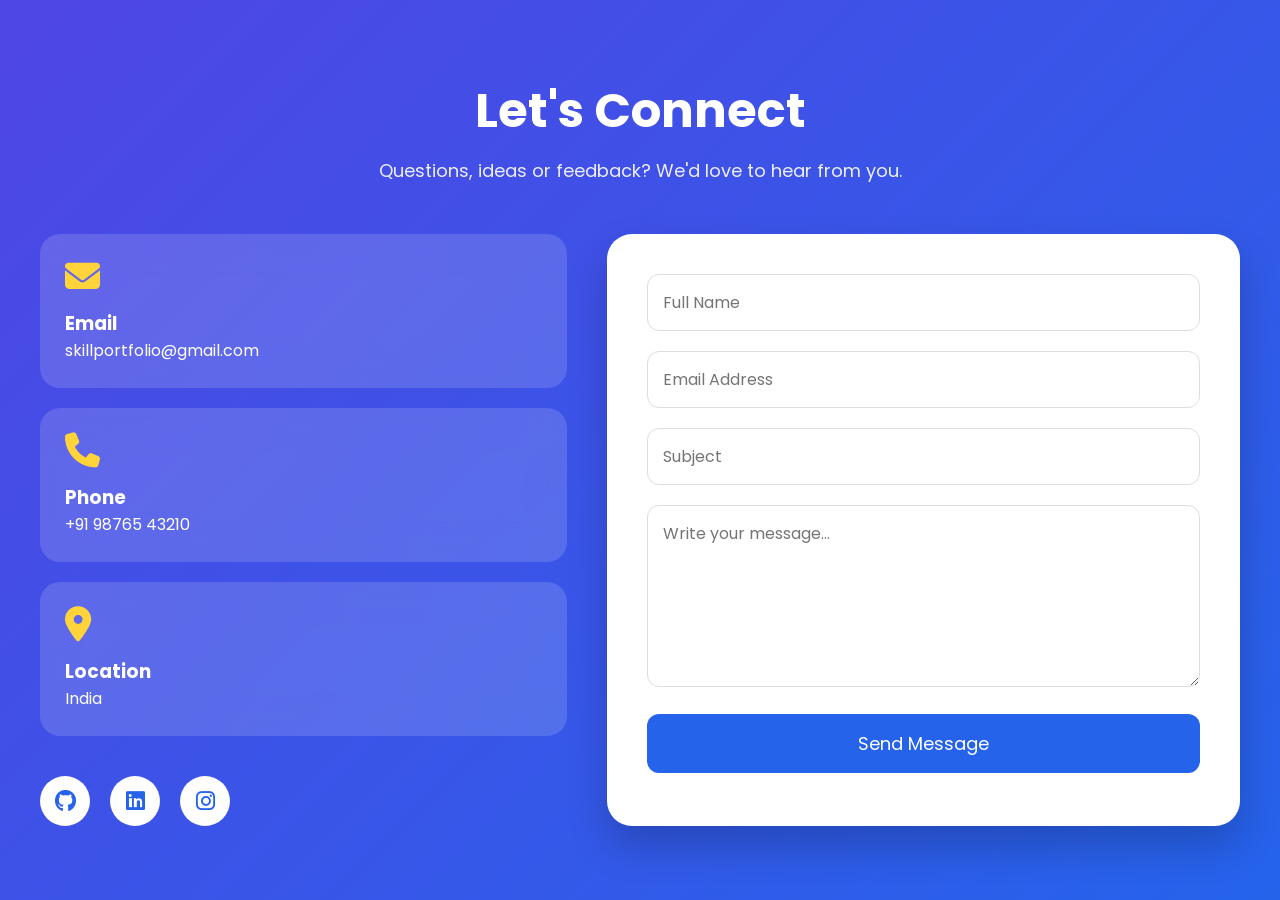
==== contact.html @ 34cf2315 "Pravin: added attractive contact page" ====
<!DOCTYPE html>
<html lang="en">
<head>
    <meta charset="UTF-8">
    <meta name="viewport" content="width=device-width, initial-scale=1.0">
    <title>Contact | Skill Portfolio Hub</title>

    <link rel="stylesheet" href="css/style.css">

    <!-- Google Fonts -->
    <link href="https://fonts.googleapis.com/css2?family=Poppins:wght@300;400;500;600;700&display=swap" rel="stylesheet">

    <!-- Font Awesome -->
    <link rel="stylesheet"
    href="https://cdnjs.cloudflare.com/ajax/libs/font-awesome/6.7.2/css/all.min.css">
</head>
<body>

<section class="contact">

    <div class="title">
        <h1>Let's Connect</h1>
        <p>Questions, ideas or feedback? We'd love to hear from you.</p>
    </div>

    <div class="container">

        <!-- Left -->

        <div class="left">

            <div class="card">
                <i class="fa-solid fa-envelope"></i>
                <h3>Email</h3>
                <p>skillportfolio@gmail.com</p>
            </div>

            <div class="card">
                <i class="fa-solid fa-phone"></i>
                <h3>Phone</h3>
                <p>+91 98765 43210</p>
            </div>

            <div class="card">
                <i class="fa-solid fa-location-dot"></i>
                <h3>Location</h3>
                <p>India</p>
            </div>

            <div class="social">

                <a href="#"><i class="fab fa-github"></i></a>

                <a href="#"><i class="fab fa-linkedin"></i></a>

                <a href="#"><i class="fab fa-instagram"></i></a>

            </div>

        </div>

        <!-- Right -->

        <div class="right">

            <form>

                <input
                type="text"
                placeholder="Full Name"
                required>

                <input
                type="email"
                placeholder="Email Address"
                required>

                <input
                type="text"
                placeholder="Subject">

                <textarea
                rows="6"
                placeholder="Write your message..."
                required></textarea>

                <button>Send Message</button>

            </form>

        </div>

    </div>

</section>

</body>
</html>
---- css/style.css ----
/*contact page style by pravin*/
*{
margin:0;
padding:0;
box-sizing:border-box;
font-family:'Poppins',sans-serif;
}

body{

background:linear-gradient(135deg,#4f46e5,#2563eb);
min-height:100vh;
display:flex;
justify-content:center;
align-items:center;
padding:40px;
}

.contact{

width:100%;
max-width:1200px;
}

.title{

text-align:center;
color:white;
margin-bottom:50px;
}

.title h1{

font-size:48px;
margin-bottom:10px;
}

.title p{

font-size:18px;
opacity:.9;
}

.container{

display:grid;
grid-template-columns:1fr 1.2fr;
gap:40px;
}

.left{

display:flex;
flex-direction:column;
gap:20px;
}

.card{

background:rgba(255,255,255,.15);
backdrop-filter:blur(18px);
padding:25px;
border-radius:20px;
color:white;
transition:.3s;
}

.card:hover{

transform:translateY(-8px);
}

.card i{

font-size:35px;
margin-bottom:15px;
color:#FFD43B;
}

.social{

margin-top:20px;
display:flex;
gap:20px;
}

.social a{

width:50px;
height:50px;
border-radius:50%;
background:white;
display:flex;
justify-content:center;
align-items:center;
text-decoration:none;
font-size:22px;
color:#2563eb;
transition:.3s;
}

.social a:hover{

transform:scale(1.1);
}

.right{

background:white;
padding:40px;
border-radius:25px;
box-shadow:0 20px 40px rgba(0,0,0,.2);
}

.right input,
.right textarea{

width:100%;
padding:15px;
margin-bottom:20px;
border:1px solid #ddd;
border-radius:12px;
font-size:16px;
outline:none;
transition:.3s;
}

.right input:focus,
.right textarea:focus{

border-color:#2563eb;
box-shadow:0 0 10px rgba(37,99,235,.3);
}

.right button{

width:100%;
padding:16px;
border:none;
border-radius:12px;
background:#2563eb;
color:white;
font-size:18px;
cursor:pointer;
transition:.3s;
}

.right button:hover{

background:#1e40af;
}

@media(max-width:900px){

.container{

grid-template-columns:1fr;

}

.title h1{

font-size:36px;

}

body{

padding:20px;

}

}

/*end of contact style*/
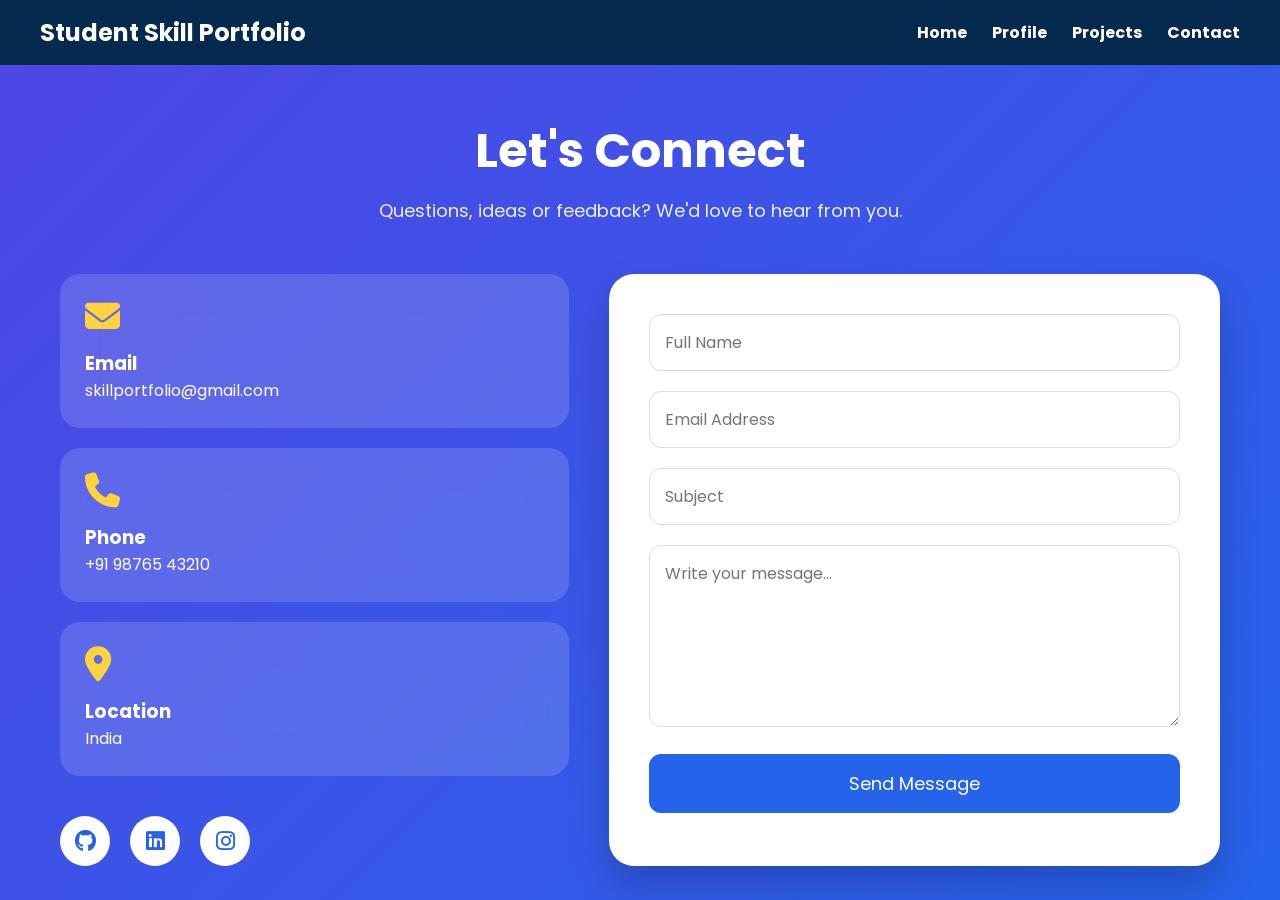
==== commit 3a9207fc: "added navbar" ====
--- a/contact.html
+++ b/contact.html
@@ -14,6 +14,16 @@
     <link rel="stylesheet"
     href="https://cdnjs.cloudflare.com/ajax/libs/font-awesome/6.7.2/css/all.min.css">
 </head>
+ <nav>
+        <h2>Student Skill Portfolio</h2>
+
+        <ul>
+            <li><a href="home.html">Home</a></li>
+            <li><a href="profileSection.html">Profile</a></li>
+            <li><a href="projectSection.html">Projects</a></li>
+            <li><a href="contact.html">Contact</a></li>
+        </ul>
+    </nav>
 <body>
 
 <section class="contact">
--- a/css/style.css
+++ b/css/style.css
@@ -11,16 +11,19 @@
 
 background:linear-gradient(135deg,#4f46e5,#2563eb);
 min-height:100vh;
-display:flex;
+margin: 0;
+/* display:flex;
 justify-content:center;
 align-items:center;
-padding:40px;
+padding:40px; */
 }
 
 .contact{
 
 width:100%;
 max-width:1200px;
+margin:50px auto;
+padding:0 20px;
 }
 
 .title{
@@ -172,5 +175,33 @@
 }
 
 }
+ nav{
+            background:#052a4d;
+            padding:15px 40px;
+            display:flex;
+            justify-content:space-between;
+            align-items:center;
+        }
+
+        nav h2{
+            color:white;
+        }
+
+        nav ul{
+            list-style:none;
+            display:flex;
+            gap:25px;
+        }
+
+        nav ul li a{
+            color:white;
+            text-decoration:none;
+            font-weight:bold;
+        }
+
+        nav ul li a:hover{
+            color:#ffd700;
+        }
+
 
 /*end of contact style*/
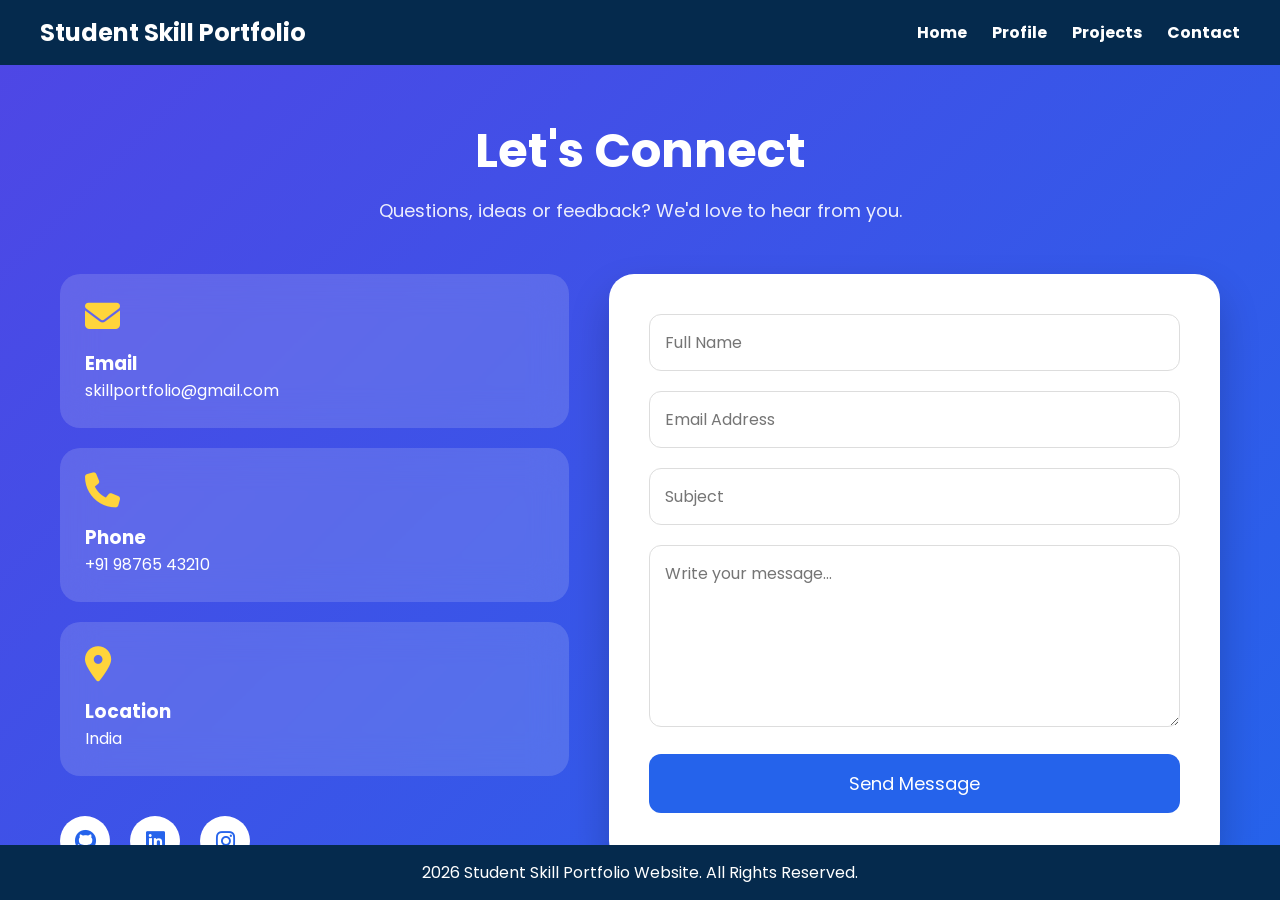
==== commit 9641c551: "Pravin: Added profile images and github links and fixed some bugs" ====
--- a/contact.html
+++ b/contact.html
@@ -1,5 +1,6 @@
 <!DOCTYPE html>
 <html lang="en">
+
 <head>
     <meta charset="UTF-8">
     <meta name="viewport" content="width=device-width, initial-scale=1.0">
@@ -8,101 +9,95 @@
     <link rel="stylesheet" href="css/style.css">
 
     <!-- Google Fonts -->
-    <link href="https://fonts.googleapis.com/css2?family=Poppins:wght@300;400;500;600;700&display=swap" rel="stylesheet">
+    <link href="https://fonts.googleapis.com/css2?family=Poppins:wght@300;400;500;600;700&display=swap"
+        rel="stylesheet">
 
     <!-- Font Awesome -->
-    <link rel="stylesheet"
-    href="https://cdnjs.cloudflare.com/ajax/libs/font-awesome/6.7.2/css/all.min.css">
+    <link rel="stylesheet" href="https://cdnjs.cloudflare.com/ajax/libs/font-awesome/6.7.2/css/all.min.css">
 </head>
- <nav>
-        <h2>Student Skill Portfolio</h2>
+<nav>
+    <h2>Student Skill Portfolio</h2>
 
-        <ul>
-            <li><a href="home.html">Home</a></li>
-            <li><a href="profileSection.html">Profile</a></li>
-            <li><a href="projectSection.html">Projects</a></li>
-            <li><a href="contact.html">Contact</a></li>
-        </ul>
-    </nav>
+    <ul>
+        <li><a href="home.html">Home</a></li>
+        <li><a href="profileSection.html">Profile</a></li>
+        <li><a href="projectSection.html">Projects</a></li>
+        <li><a href="contact.html">Contact</a></li>
+    </ul>
+</nav>
+
 <body>
 
-<section class="contact">
+    <section class="contact">
 
-    <div class="title">
-        <h1>Let's Connect</h1>
-        <p>Questions, ideas or feedback? We'd love to hear from you.</p>
-    </div>
+        <div class="title">
+            <h1>Let's Connect</h1>
+            <p>Questions, ideas or feedback? We'd love to hear from you.</p>
+        </div>
 
-    <div class="container">
+        <div class="container">
 
-        <!-- Left -->
+            <!-- Left -->
 
-        <div class="left">
+            <div class="left">
 
-            <div class="card">
-                <i class="fa-solid fa-envelope"></i>
-                <h3>Email</h3>
-                <p>skillportfolio@gmail.com</p>
+                <div class="card">
+                    <i class="fa-solid fa-envelope"></i>
+                    <h3>Email</h3>
+                    <p>skillportfolio@gmail.com</p>
+                </div>
+
+                <div class="card">
+                    <i class="fa-solid fa-phone"></i>
+                    <h3>Phone</h3>
+                    <p>+91 98765 43210</p>
+                </div>
+
+                <div class="card">
+                    <i class="fa-solid fa-location-dot"></i>
+                    <h3>Location</h3>
+                    <p>India</p>
+                </div>
+
+                <div class="social">
+
+                    <a href="#"><i class="fab fa-github"></i></a>
+
+                    <a href="#"><i class="fab fa-linkedin"></i></a>
+
+                    <a href="#"><i class="fab fa-instagram"></i></a>
+
+                </div>
+
             </div>
 
-            <div class="card">
-                <i class="fa-solid fa-phone"></i>
-                <h3>Phone</h3>
-                <p>+91 98765 43210</p>
-            </div>
+            <!-- Right -->
 
-            <div class="card">
-                <i class="fa-solid fa-location-dot"></i>
-                <h3>Location</h3>
-                <p>India</p>
-            </div>
+            <div class="right">
 
-            <div class="social">
+                <form>
 
-                <a href="#"><i class="fab fa-github"></i></a>
+                    <input type="text" placeholder="Full Name" required>
 
-                <a href="#"><i class="fab fa-linkedin"></i></a>
+                    <input type="email" placeholder="Email Address" required>
 
-                <a href="#"><i class="fab fa-instagram"></i></a>
+                    <input type="text" placeholder="Subject">
+
+                    <textarea rows="6" placeholder="Write your message..." required></textarea>
+
+                    <button>Send Message</button>
+
+                </form>
 
             </div>
 
         </div>
 
-        <!-- Right -->
+    </section>
 
-        <div class="right">
+    <footer>
+        2026 Student Skill Portfolio Website. All Rights Reserved.
+    </footer>
+</body>
 
-            <form>
-
-                <input
-                type="text"
-                placeholder="Full Name"
-                required>
-
-                <input
-                type="email"
-                placeholder="Email Address"
-                required>
-
-                <input
-                type="text"
-                placeholder="Subject">
-
-                <textarea
-                rows="6"
-                placeholder="Write your message..."
-                required></textarea>
-
-                <button>Send Message</button>
-
-            </form>
-
-        </div>
-
-    </div>
-
-</section>
-
-</body>
 </html>
--- a/css/style.css
+++ b/css/style.css
@@ -204,4 +204,14 @@
         }
 
 
-/*end of contact style*/+/*end of contact style*/
+
+        footer{
+                background: #052a4d;
+            color:white;
+            text-align:center;
+            padding:15px;
+            position:fixed;
+            width:100%;
+            bottom:0;
+        }
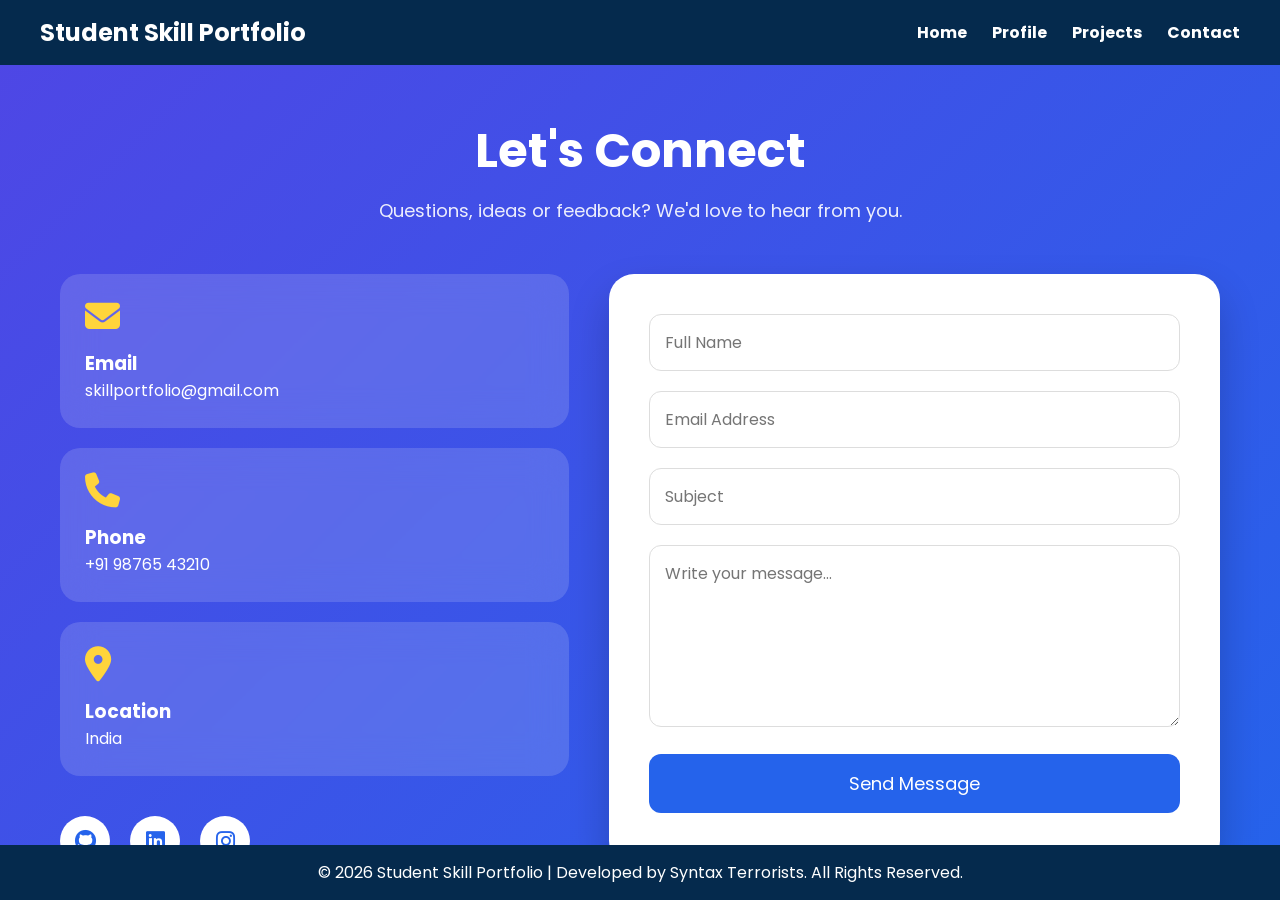
==== commit 1d0316ff: "Pravin: footer bug fixed" ====
--- a/contact.html
+++ b/contact.html
@@ -96,7 +96,7 @@
     </section>
 
     <footer>
-        2026 Student Skill Portfolio Website. All Rights Reserved.
+        © 2026 Student Skill Portfolio | Developed by Syntax Terrorists. All Rights Reserved.
     </footer>
 </body>
 
